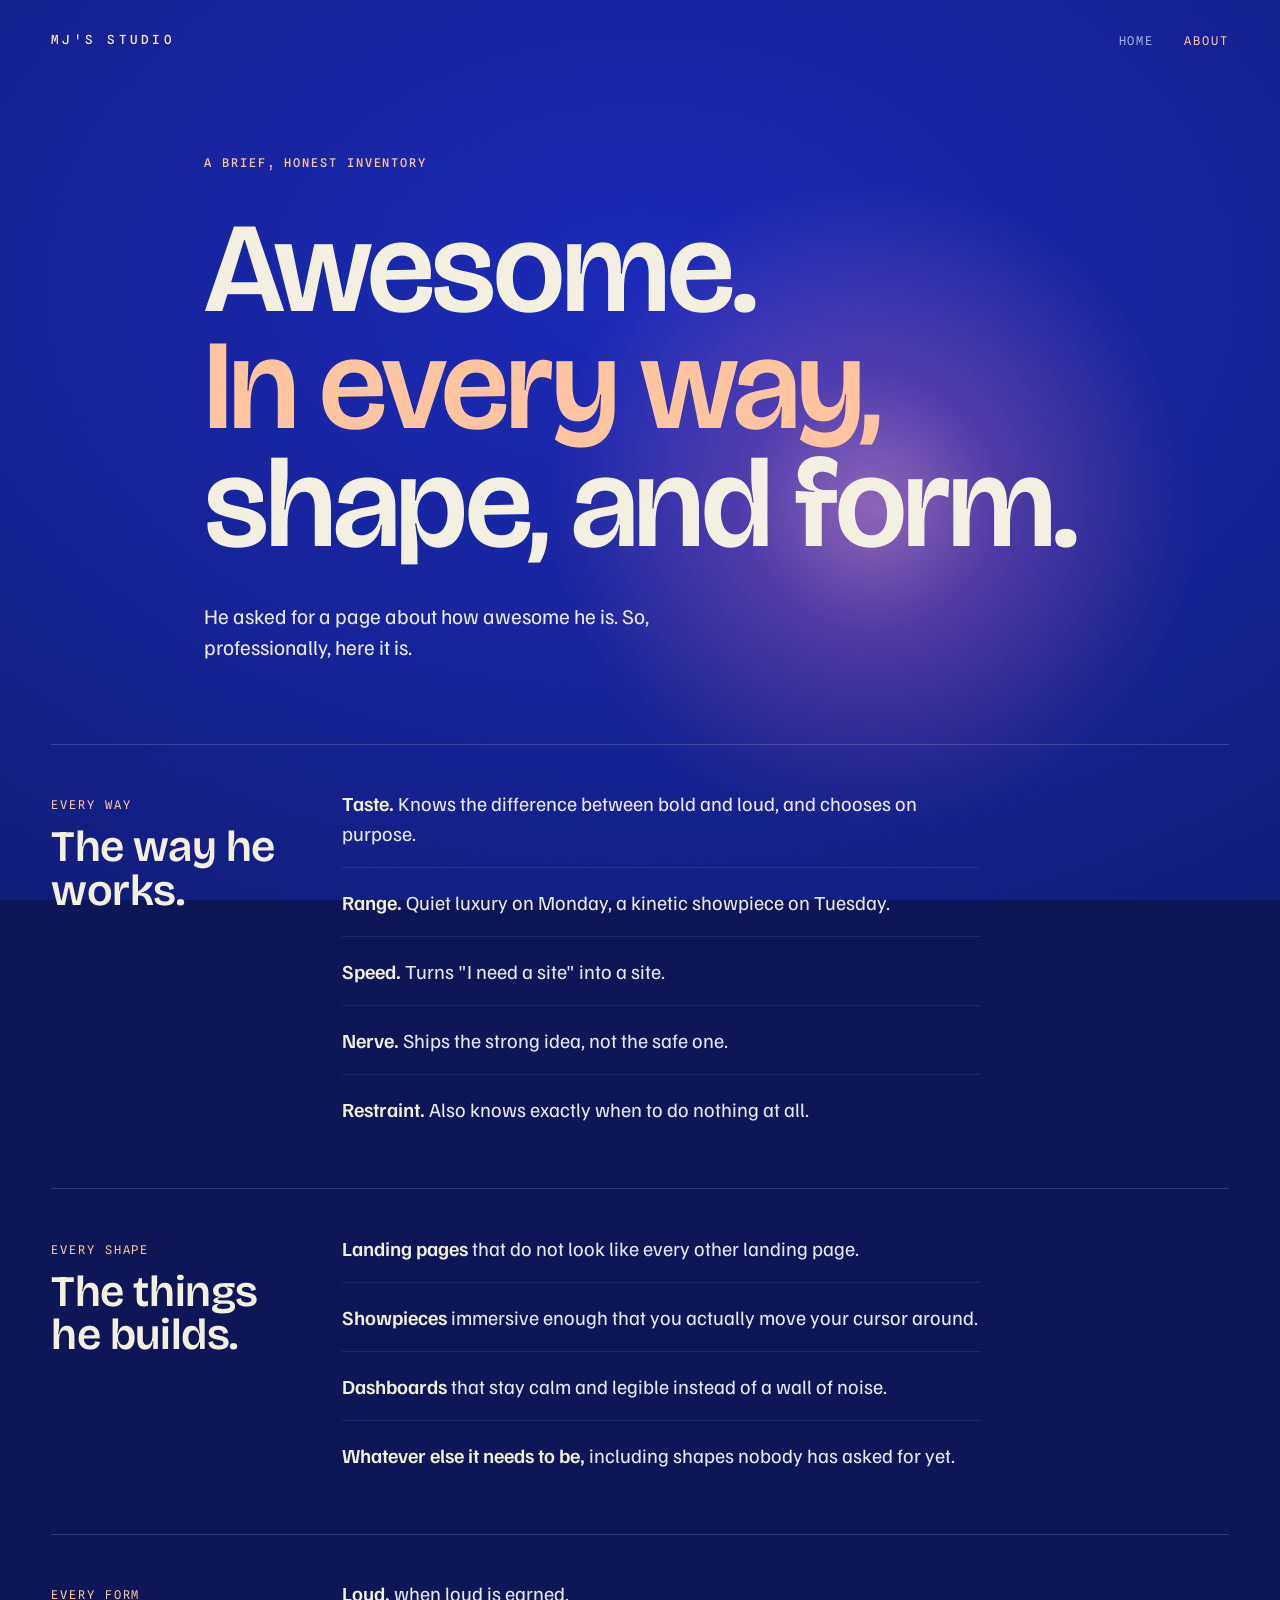
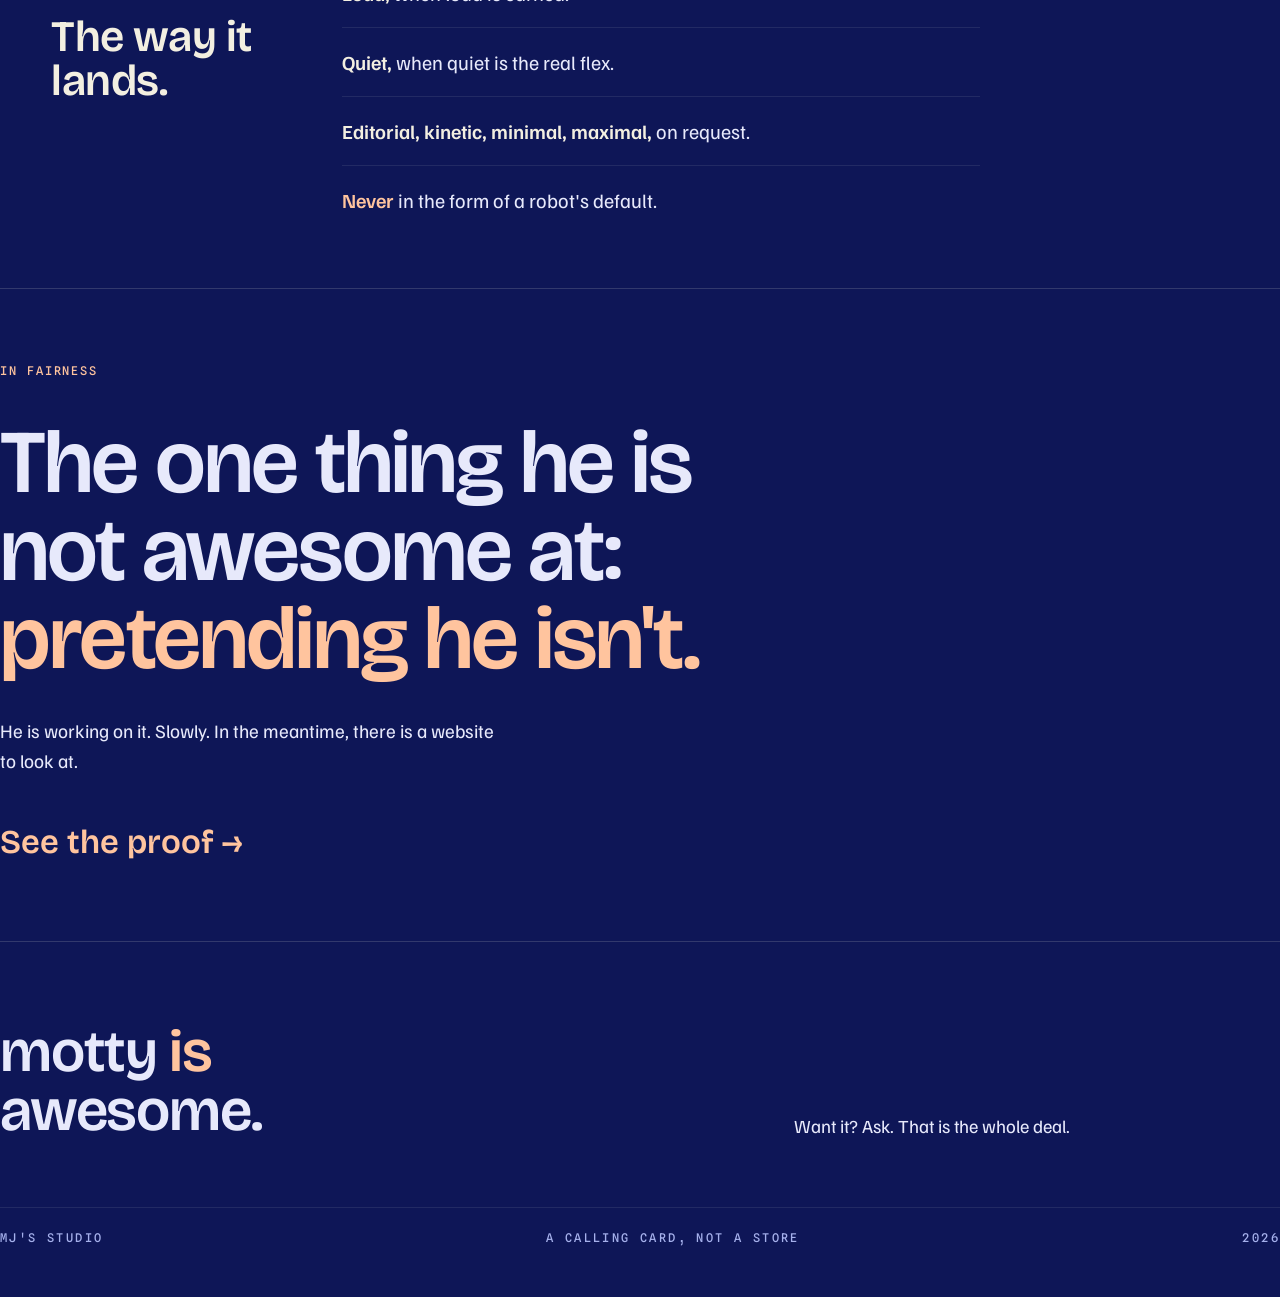
==== about.html @ 5b85c366 "Densify home page, add hero info strip and how-it-works, add About page - Home: tighter vertical rhy" ====
<!doctype html>
<html lang="en">
<head>
<meta charset="utf-8">
<meta name="viewport" content="width=device-width, initial-scale=1">
<title>About &#183; motty is awesome</title>
<meta name="description" content="A brief, honest inventory of the ways Motty is awesome. In every way, shape, and form.">
<meta property="og:title" content="About &#183; motty is awesome">
<meta property="og:description" content="A brief, honest inventory of the ways Motty is awesome. In every way, shape, and form.">
<meta property="og:type" content="website">
<link rel="icon" href="img/favicon.svg?v=1" type="image/svg+xml">
<link rel="preconnect" href="https://fonts.googleapis.com">
<link rel="preconnect" href="https://fonts.gstatic.com" crossorigin>
<link href="https://fonts.googleapis.com/css2?family=Bricolage+Grotesque:opsz,wght@12..96,200..800&family=Familjen+Grotesk:wght@400..700&family=Spline+Sans+Mono:wght@400..600&display=swap" rel="stylesheet">
<link rel="stylesheet" href="css/site.css?v=3">
<script>document.documentElement.className="js"</script>
</head>
<body>
<div class="grain" aria-hidden="true"></div>
<div id="spot" aria-hidden="true"></div>

<header class="top">
  <a class="mark" href="/">MJ&#39;s Studio</a>
  <nav class="nav" aria-label="Primary">
    <a href="/">Home</a>
    <a href="/about" class="here" aria-current="page">About</a>
  </nav>
</header>

<main>
  <section class="hero about-hero" aria-label="About Motty">
    <div class="wrap">
      <div class="stage-l">
        <p class="kick" data-r>A brief, honest inventory</p>
        <h1 class="about-title" data-r>Awesome.<br><span class="tint">In every way,</span><br>shape, and form.</h1>
        <p class="sub" data-r>He asked for a page about how awesome he is. So, professionally, here it is.</p>
      </div>
    </div>
  </section>

  <div class="wrap">
    <div class="dossier">
      <div class="grp" data-r>
        <div class="grp-head">
          <span class="grp-k">Every way</span>
          <h2 class="grp-t">The way he works.</h2>
        </div>
        <ul class="grp-list">
          <li><b>Taste.</b> Knows the difference between bold and loud, and chooses on purpose.</li>
          <li><b>Range.</b> Quiet luxury on Monday, a kinetic showpiece on Tuesday.</li>
          <li><b>Speed.</b> Turns "I need a site" into a site.</li>
          <li><b>Nerve.</b> Ships the strong idea, not the safe one.</li>
          <li><b>Restraint.</b> Also knows exactly when to do nothing at all.</li>
        </ul>
      </div>

      <div class="grp" data-r>
        <div class="grp-head">
          <span class="grp-k">Every shape</span>
          <h2 class="grp-t">The things he builds.</h2>
        </div>
        <ul class="grp-list">
          <li><b>Landing pages</b> that do not look like every other landing page.</li>
          <li><b>Showpieces</b> immersive enough that you actually move your cursor around.</li>
          <li><b>Dashboards</b> that stay calm and legible instead of a wall of noise.</li>
          <li><b>Whatever else it needs to be,</b> including shapes nobody has asked for yet.</li>
        </ul>
      </div>

      <div class="grp" data-r>
        <div class="grp-head">
          <span class="grp-k">Every form</span>
          <h2 class="grp-t">The way it lands.</h2>
        </div>
        <ul class="grp-list">
          <li><b>Loud,</b> when loud is earned.</li>
          <li><b>Quiet,</b> when quiet is the real flex.</li>
          <li><b>Editorial, kinetic, minimal, maximal,</b> on request.</li>
          <li><b class="hot">Never</b> in the form of a robot's default.</li>
        </ul>
      </div>
    </div>
  </div>

  <section class="about-close wrap" aria-labelledby="fair">
    <p class="kick" data-r>In fairness</p>
    <h2 class="big" id="fair" data-r>The one thing he is not awesome at: <span class="hot">pretending he isn&#39;t.</span></h2>
    <p class="note" data-r>He is working on it. Slowly. In the meantime, there is a website to look at.</p>
    <p class="back" data-r><a href="/">See the proof &#8594;</a></p>
  </section>

  <footer class="colophon wrap">
    <div class="grid">
      <p class="sign" data-r>motty <span class="hot">is</span> awesome.</p>
      <p class="ask" data-r>Want it? Ask. That is the whole deal.</p>
    </div>
    <div class="meta">
      <span class="tag">MJ&#39;s Studio</span>
      <span class="tag">A calling card, not a store</span>
      <span class="tag">2026</span>
    </div>
  </footer>
</main>

<script src="js/site.js?v=3"></script>
</body>
</html>
---- css/site.css ----
/* motty is awesome: a spotlight stage. Drenched cobalt, one warm light. */

:root{
  --field:#1B2AB8;      /* vivid cobalt world */
  --field-deep:#0E1657; /* vignette / depth */
  --ink:#F3EFE1;        /* warm ivory: lit type */
  --body:#E7E9FB;       /* body text on cobalt */
  --dim:#AEB8F0;        /* unlit hero letters (still legible ~5.6:1) */
  --muted:#A6B1EC;      /* mono labels ~4.9:1 */
  --spot:#FF6A45;       /* warm stage light + key moments */
  --spot-hi:#FFC49E;
  --on-spot:#141F5A;    /* text on coral flood */
  --line:rgba(243,239,225,.16);
  --line-2:rgba(243,239,225,.09);
  --edge:clamp(18px,4vw,60px);

  --display:"Bricolage Grotesque","Arial Black",system-ui,sans-serif;
  --bodyf:"Familjen Grotesk",system-ui,sans-serif;
  --mono:"Spline Sans Mono",ui-monospace,monospace;
}

*{box-sizing:border-box}
html,body{overflow-x:clip}
html{-webkit-text-size-adjust:100%;background:var(--field-deep)}
body{
  margin:0;color:var(--body);font-family:var(--bodyf);font-size:17.5px;line-height:1.6;
  -webkit-font-smoothing:antialiased;text-rendering:optimizeLegibility;
  background:
    radial-gradient(125% 120% at 50% 32%, var(--field) 0%, #14208F 46%, var(--field-deep) 100%) fixed;
}
::selection{background:var(--spot);color:var(--on-spot)}
a{color:var(--spot-hi);text-decoration:none;border-bottom:1px solid rgba(255,196,158,.42);padding-bottom:1px}
a:hover{color:#fff;border-color:#fff}
:focus-visible{outline:2.5px solid var(--spot-hi);outline-offset:3px;border-radius:2px}
h1,h2,p{margin:0}

.grain{position:fixed;inset:0;z-index:60;pointer-events:none;opacity:.055;mix-blend-mode:overlay;
  background-image:url("data:image/svg+xml,%3Csvg xmlns='http://www.w3.org/2000/svg' width='150' height='150'%3E%3Cfilter id='n'%3E%3CfeTurbulence type='fractalNoise' baseFrequency='0.8' numOctaves='2' stitchTiles='stitch'/%3E%3C/filter%3E%3Crect width='150' height='150' filter='url(%23n)'/%3E%3C/svg%3E")}

.wrap{max-width:1280px;margin:0 auto;padding:0 var(--edge)}
.tag{font-family:var(--mono);font-size:12px;font-weight:500;letter-spacing:.2em;text-transform:uppercase;color:var(--muted)}
.tag b{color:var(--spot-hi);font-weight:500}

/* ---- the stage light ---- */
#spot{position:fixed;left:0;top:0;width:60vmax;height:60vmax;z-index:1;pointer-events:none;
  transform:translate3d(calc(var(--mx,50vw) - 30vmax), calc(var(--my,42vh) - 30vmax), 0);
  background:radial-gradient(circle at center, rgba(255,150,110,.5) 0%, rgba(255,106,69,.24) 24%, rgba(255,106,69,0) 60%);
  mix-blend-mode:screen;will-change:transform}

/* ---- top bar ---- */
.top{position:absolute;top:0;left:0;right:0;z-index:20;display:flex;justify-content:space-between;
  align-items:center;padding:clamp(18px,3vw,30px) var(--edge)}
.top .mark{font-family:var(--mono);font-size:12.5px;font-weight:500;letter-spacing:.26em;text-transform:uppercase;color:var(--ink)}

/* ---- hero stage ---- */
.hero{position:relative;z-index:2;min-height:92svh;display:flex;flex-direction:column;
  padding:clamp(74px,10vh,112px) var(--edge) clamp(22px,4vh,38px)}
.hero .stage{flex:1 1 auto;display:flex;flex-direction:column;justify-content:center;
  align-items:center;text-align:center}
.title{font-family:var(--display);font-weight:600;line-height:.86;letter-spacing:-.03em;
  font-size:clamp(58px,13.5vw,230px);max-width:12ch;margin:0;text-transform:uppercase;color:var(--ink)}
.title .word{display:inline-block;white-space:nowrap}
.title .ltr{display:inline-block;color:var(--dim);
  color:color-mix(in oklab, var(--ink) calc(var(--i,0) * 100%), var(--dim));
  font-variation-settings:"wght" calc(340 + var(--i,0) * 460), "opsz" 40;
  text-shadow:0 0 calc(var(--i,0) * 26px) rgba(255,120,80, calc(var(--i,0) * .6))}
.js .title .ltr{opacity:0;transform:translateY(30px);animation:letterIn .8s cubic-bezier(.2,.72,.2,1) both}
@keyframes letterIn{to{opacity:1;transform:none}}
.hero .sub{position:relative;z-index:2;margin-top:clamp(26px,4vw,46px);max-width:40ch;
  font-size:clamp(16px,1.9vw,21px);line-height:1.5;color:var(--body)}
.hero .cue{margin-top:clamp(22px,3.4vw,34px);display:inline-flex;align-items:center;gap:12px;
  font-family:var(--mono);font-size:11.5px;letter-spacing:.18em;text-transform:uppercase;color:var(--muted)}
.hero .cue .beam{width:26px;height:7px;border-radius:6px;
  background:linear-gradient(90deg,var(--spot),var(--spot-hi));box-shadow:0 0 16px 2px rgba(255,106,69,.6)}

/* ---- sections ---- */
.sect{position:relative;z-index:2;padding:clamp(58px,9vh,112px) 0;border-top:1px solid var(--line-2)}
.kick{font-family:var(--mono);font-size:12px;font-weight:500;letter-spacing:.16em;text-transform:uppercase;
  color:var(--spot-hi);margin-bottom:clamp(22px,3vw,40px)}
.big{font-family:var(--display);font-weight:600;line-height:.98;letter-spacing:-.02em;
  font-size:clamp(38px,7vw,104px);max-width:16ch;text-wrap:balance}
.big .hot{color:var(--spot-hi)}
.claim .lede{max-width:30ch}
.claim .say{margin-top:clamp(26px,4vw,44px);max-width:52ch;font-size:clamp(18px,2vw,23px);
  line-height:1.55;color:var(--body)}

/* ---- register marquee ---- */
.marquee{position:relative;z-index:2;padding:clamp(40px,7vh,86px) 0;border-top:1px solid var(--line-2);
  border-bottom:1px solid var(--line-2);overflow:hidden;mask-image:linear-gradient(90deg,transparent,#000 8%,#000 92%,transparent)}
.mq-track{display:flex;width:max-content;gap:0;animation:marq 26s linear infinite}
.mq-track .item{font-family:var(--display);font-weight:600;font-size:clamp(30px,5.6vw,78px);
  letter-spacing:-.01em;color:var(--ink);padding:0 clamp(20px,3vw,44px);white-space:nowrap}
.mq-track .item .dot{color:var(--spot);margin-left:clamp(22px,3vw,46px)}
.mq-track .item.ghost{color:transparent;-webkit-text-stroke:1px rgba(255,196,158,.5)}
@keyframes marq{to{transform:translateX(-50%)}}
.marquee:hover .mq-track{animation-play-state:paused}

/* ---- proof ---- */
.proof{text-align:center}
.proof .big{margin:0 auto;max-width:15ch}
.proof .note{margin:clamp(26px,4vw,42px) auto 0;max-width:48ch;font-size:19px;line-height:1.58;color:var(--body)}
.proof .note strong{color:var(--ink);font-weight:600}

/* ---- price curtain ---- */
.curtain{position:relative;z-index:2;padding:clamp(70px,13vh,150px) 0}
.price{position:relative;overflow:hidden;border-radius:8px;isolation:isolate;
  background:linear-gradient(165deg,#FF7A54 0%, var(--spot) 58%, #E8481F 100%);
  color:var(--on-spot);padding:clamp(34px,5.6vw,80px);box-shadow:0 40px 90px -40px rgba(255,106,69,.6)}
.price .tag{color:rgba(20,31,90,.92)}
.price .tag b{color:var(--on-spot)}
.price .stage{margin-top:clamp(14px,3vw,24px);min-height:1.05em}
.amount{font-family:var(--display);font-weight:700;letter-spacing:-.03em;line-height:.86;
  font-size:clamp(52px,15vw,240px)}
.amount .cur{font-size:.5em;vertical-align:.5em;margin-right:.04em;font-weight:600}
.reveal-copy .rc-big{font-family:var(--display);font-weight:700;line-height:.9;letter-spacing:-.02em;
  font-size:clamp(56px,12vw,168px);margin-bottom:16px}
.reveal-copy .rc-sub{font-size:clamp(18px,2.1vw,25px);line-height:1.48;max-width:32ch;font-weight:500}
.buyrow{display:flex;flex-wrap:wrap;gap:16px 24px;align-items:center;margin-top:clamp(28px,4.4vw,46px)}
.buy{font-family:var(--bodyf);font-weight:700;font-size:18px;cursor:pointer;color:var(--spot);
  background:var(--ink);border:0;border-radius:3px;padding:16px 32px;letter-spacing:.005em;
  box-shadow:0 12px 30px -10px rgba(20,20,40,.5);transition:transform .16s ease,background .16s ease}
.buy:hover{background:#fff}
.buy:active{transform:scale(.975)}
.buy:focus-visible{outline:2.5px solid var(--on-spot);outline-offset:4px}
.buyrow .fine{font-family:var(--mono);font-size:12px;letter-spacing:.1em;text-transform:uppercase;color:rgba(20,31,90,.92)}

/* ---- close / colophon ---- */
.colophon{position:relative;z-index:2;border-top:1px solid var(--line);padding:clamp(56px,9vh,110px) 0 clamp(30px,5vw,50px)}
.colophon .grid{display:grid;grid-template-columns:1.5fr 1fr;gap:clamp(26px,5vw,72px);align-items:end}
.colophon .sign{font-family:var(--display);font-weight:600;font-size:clamp(30px,4.6vw,64px);
  line-height:1.0;letter-spacing:-.02em;max-width:12ch}
.colophon .sign .hot{color:var(--spot-hi)}
.colophon .ask{color:var(--body);font-size:18.5px;max-width:28ch}
.colophon .meta{margin-top:clamp(38px,6vw,66px);padding-top:20px;border-top:1px solid var(--line-2);
  display:flex;justify-content:space-between;flex-wrap:wrap;gap:10px 24px}

/* ---- reveal ---- */
.js [data-r]{opacity:0;transform:translateY(24px)}
.js [data-r].in{opacity:1;transform:none;transition:opacity .85s cubic-bezier(.2,.7,.2,1),transform .85s cubic-bezier(.2,.7,.2,1)}
.stage .reveal-copy{display:none}
.price.flipped .amount-copy{display:none}
.price.flipped .reveal-copy{display:block}
@media (prefers-reduced-motion:no-preference){.amount-copy,.reveal-copy{animation:rise .4s ease both}}
@keyframes rise{from{opacity:0;transform:translateY(12px)}to{opacity:1;transform:none}}

/* ---- responsive ---- */
@media (max-width:820px){
  .colophon .grid{grid-template-columns:1fr;gap:28px}
  .title{font-size:clamp(52px,15vw,110px)}
}
@media (max-width:520px){
  body{font-size:16.5px}
  .price{padding:26px 22px}
  .reveal-copy .rc-big{font-size:clamp(46px,12vw,168px)}
}

@media (prefers-reduced-motion:reduce){
  .js [data-r]{opacity:1;transform:none;transition:none}
  .mq-track{animation:none;transform:translateX(-8%)}
  .title .ltr{transition:none}
  *{animation-duration:.001ms !important}
}

/* ---- nav in the top bar ---- */
.top .mark{text-decoration:none;border:0;color:var(--ink)}
.top .nav{display:flex;gap:clamp(16px,2.4vw,30px)}
.top .nav a{font-family:var(--mono);font-size:12px;letter-spacing:.16em;text-transform:uppercase;
  color:var(--muted);border:0;padding:0;transition:color .18s ease}
.top .nav a:hover{color:var(--ink)}
.top .nav a.here{color:var(--spot-hi)}

/* ---- hero foot strip ---- */
.hero-foot{display:grid;grid-template-columns:repeat(3,1fr);gap:clamp(16px,3vw,44px);
  border-top:1px solid var(--line-2);padding-top:clamp(16px,2.2vw,26px)}
.hero-foot .hf{display:flex;flex-direction:column;gap:6px}
.hero-foot .hf .k{font-family:var(--mono);font-size:11.5px;letter-spacing:.16em;
  text-transform:uppercase;color:var(--spot-hi)}
.hero-foot .hf .v{font-size:clamp(15px,1.6vw,18px);line-height:1.42;color:var(--body)}

/* ---- how it goes: steps ---- */
.steps{display:grid;grid-template-columns:repeat(3,1fr);gap:clamp(24px,4vw,56px);
  margin-top:clamp(30px,4.5vw,52px)}
.step{border-top:2px solid var(--line);padding-top:clamp(16px,2vw,22px)}
.step .n{font-family:var(--mono);font-size:12.5px;font-weight:500;letter-spacing:.1em;color:var(--spot-hi)}
.step h3{font-family:var(--display);font-weight:600;font-size:clamp(24px,3vw,40px);line-height:1.02;
  letter-spacing:-.01em;color:var(--ink);margin:clamp(10px,1.4vw,16px) 0 clamp(8px,1vw,12px)}
.step p{color:var(--body);font-size:17px;line-height:1.55;max-width:34ch}

/* ---- about page ---- */
.about-hero{min-height:auto;padding:clamp(104px,17vh,188px) 0 clamp(30px,5vh,56px)}
.about-hero .stage-l{max-width:none}
.about-title{font-family:var(--display);font-weight:600;line-height:.92;letter-spacing:-.025em;
  font-size:clamp(52px,10vw,148px);color:var(--ink);margin:clamp(16px,2vw,24px) 0 0}
.about-title .tint{color:var(--spot-hi)}
.about-hero .sub{margin-top:clamp(22px,3vw,36px);max-width:46ch;text-align:left}
.dossier{position:relative;z-index:2;padding:clamp(18px,4vh,38px) 0 clamp(38px,6vh,84px);
  display:grid;gap:clamp(34px,5vh,68px)}
.grp{display:grid;grid-template-columns:minmax(0,15rem) 1fr;gap:clamp(20px,4vw,60px);
  border-top:1px solid var(--line);padding-top:clamp(24px,3.4vw,44px)}
.grp-k{font-family:var(--mono);font-size:12px;letter-spacing:.16em;text-transform:uppercase;color:var(--spot-hi)}
.grp-t{font-family:var(--display);font-weight:600;font-size:clamp(26px,3.4vw,44px);line-height:1.0;
  letter-spacing:-.01em;color:var(--ink);margin-top:10px;max-width:12ch}
.grp-list{list-style:none;margin:0;padding:0}
.grp-list li{padding:clamp(13px,1.7vw,19px) 0;border-top:1px solid var(--line-2);
  font-size:clamp(16.5px,1.7vw,20px);line-height:1.5;color:var(--body);max-width:58ch}
.grp-list li:first-child{border-top:0;padding-top:0}
.grp-list li b{color:var(--ink);font-weight:600}
.grp-list li b.hot{color:var(--spot-hi)}
.about-close{position:relative;z-index:2;border-top:1px solid var(--line);padding:clamp(48px,8vh,100px) 0}
.about-close .note{margin-top:clamp(20px,3vw,34px);max-width:46ch;color:var(--body);font-size:19px;line-height:1.56}
.about-close .back{margin-top:clamp(26px,4vw,40px);font-family:var(--display);font-weight:600;
  font-size:clamp(22px,2.6vw,34px)}
.about-close .back a{color:var(--spot-hi);border:0}
.about-close .back a:hover{color:#fff}

@media (max-width:760px){
  .steps{grid-template-columns:1fr;gap:22px}
  .grp{grid-template-columns:1fr;gap:12px}
}
@media (max-width:640px){
  .hero-foot{grid-template-columns:1fr;gap:16px}
}
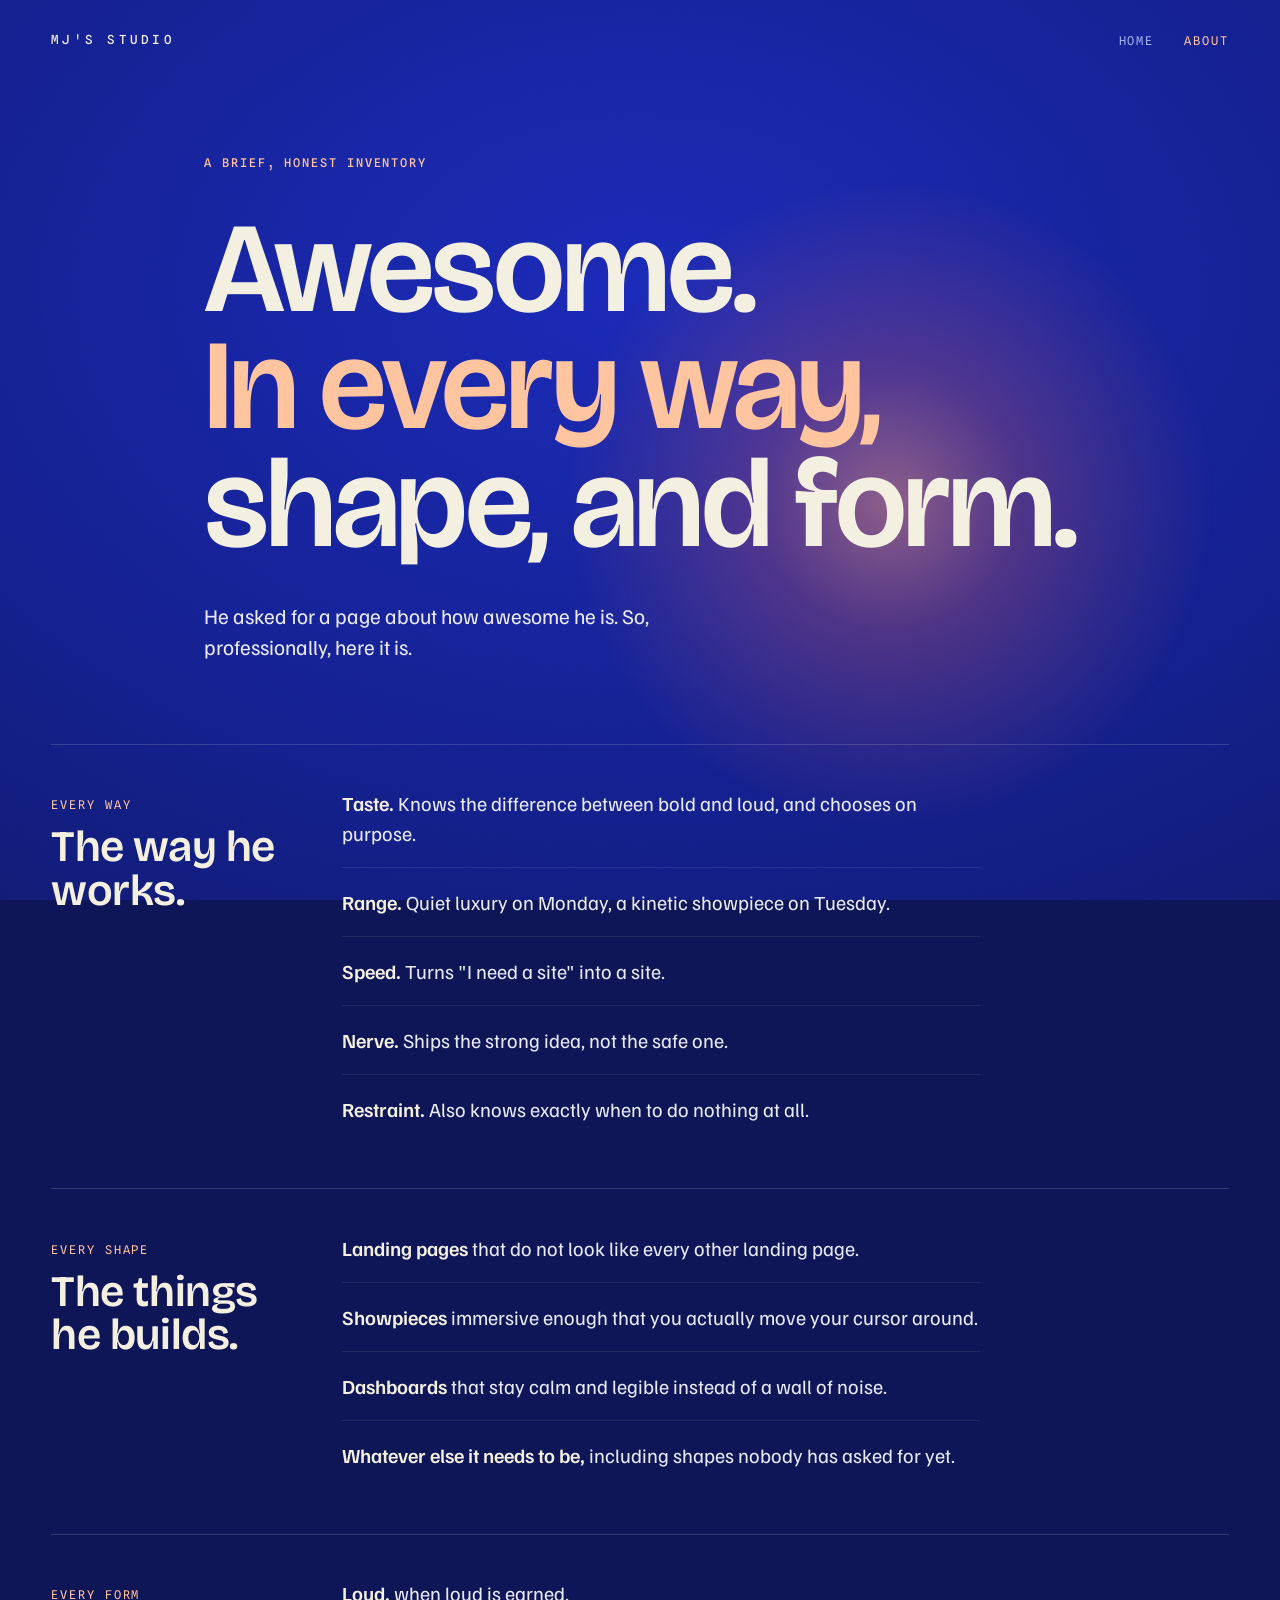
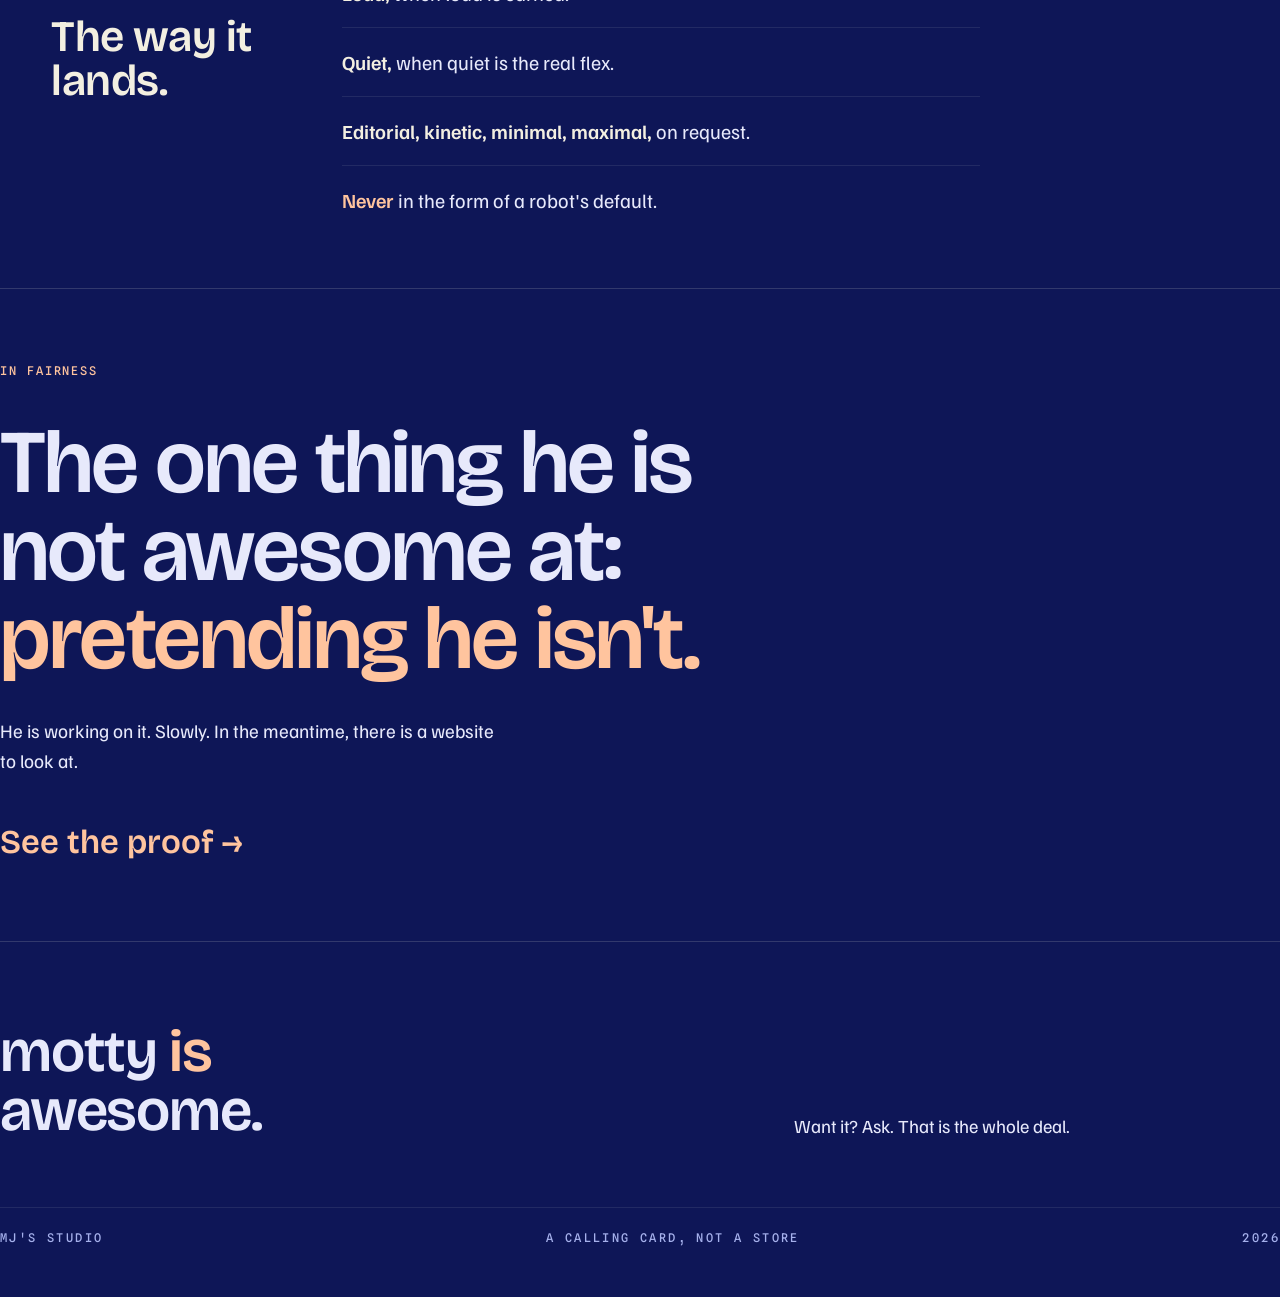
==== commit 7df5b387: "Fix mobile overflow and touch; cut AI-template tells - Mobile: wrap the spotlight in a clipping laye" ====
--- a/about.html
+++ b/about.html
@@ -12,12 +12,12 @@
 <link rel="preconnect" href="https://fonts.googleapis.com">
 <link rel="preconnect" href="https://fonts.gstatic.com" crossorigin>
 <link href="https://fonts.googleapis.com/css2?family=Bricolage+Grotesque:opsz,wght@12..96,200..800&family=Familjen+Grotesk:wght@400..700&family=Spline+Sans+Mono:wght@400..600&display=swap" rel="stylesheet">
-<link rel="stylesheet" href="css/site.css?v=3">
+<link rel="stylesheet" href="css/site.css?v=4">
 <script>document.documentElement.className="js"</script>
 </head>
 <body>
 <div class="grain" aria-hidden="true"></div>
-<div id="spot" aria-hidden="true"></div>
+<div class="fx" aria-hidden="true"><div id="spot"></div></div>
 
 <header class="top">
   <a class="mark" href="/">MJ&#39;s Studio</a>
@@ -102,6 +102,6 @@
   </footer>
 </main>
 
-<script src="js/site.js?v=3"></script>
+<script src="js/site.js?v=4"></script>
 </body>
 </html>
--- a/css/site.css
+++ b/css/site.css
@@ -41,8 +41,9 @@
 .tag{font-family:var(--mono);font-size:12px;font-weight:500;letter-spacing:.2em;text-transform:uppercase;color:var(--muted)}
 .tag b{color:var(--spot-hi);font-weight:500}
 
-/* ---- the stage light ---- */
-#spot{position:fixed;left:0;top:0;width:60vmax;height:60vmax;z-index:1;pointer-events:none;
+/* ---- the stage light (inside a clipping layer so it can never cause overflow on mobile) ---- */
+.fx{position:fixed;inset:0;overflow:hidden;z-index:1;pointer-events:none}
+#spot{position:absolute;left:0;top:0;width:60vmax;height:60vmax;pointer-events:none;
   transform:translate3d(calc(var(--mx,50vw) - 30vmax), calc(var(--my,42vh) - 30vmax), 0);
   background:radial-gradient(circle at center, rgba(255,150,110,.5) 0%, rgba(255,106,69,.24) 24%, rgba(255,106,69,0) 60%);
   mix-blend-mode:screen;will-change:transform}
@@ -70,6 +71,8 @@
   font-size:clamp(16px,1.9vw,21px);line-height:1.5;color:var(--body)}
 .hero .cue{margin-top:clamp(22px,3.4vw,34px);display:inline-flex;align-items:center;gap:12px;
   font-family:var(--mono);font-size:11.5px;letter-spacing:.18em;text-transform:uppercase;color:var(--muted)}
+.hero .cue .c-touch{display:none}
+@media (hover:none){.hero .cue .c-desktop{display:none}.hero .cue .c-touch{display:inline}}
 .hero .cue .beam{width:26px;height:7px;border-radius:6px;
   background:linear-gradient(90deg,var(--spot),var(--spot-hi));box-shadow:0 0 16px 2px rgba(255,106,69,.6)}
 
@@ -96,9 +99,8 @@
 .marquee:hover .mq-track{animation-play-state:paused}
 
 /* ---- proof ---- */
-.proof{text-align:center}
-.proof .big{margin:0 auto;max-width:15ch}
-.proof .note{margin:clamp(26px,4vw,42px) auto 0;max-width:48ch;font-size:19px;line-height:1.58;color:var(--body)}
+.proof .big{max-width:20ch}
+.proof .note{margin-top:clamp(24px,3.6vw,40px);max-width:52ch;font-size:20px;line-height:1.56;color:var(--body)}
 .proof .note strong{color:var(--ink);font-weight:600}
 
 /* ---- price curtain ---- */
@@ -177,14 +179,15 @@
   text-transform:uppercase;color:var(--spot-hi)}
 .hero-foot .hf .v{font-size:clamp(15px,1.6vw,18px);line-height:1.42;color:var(--body)}
 
-/* ---- how it goes: steps ---- */
-.steps{display:grid;grid-template-columns:repeat(3,1fr);gap:clamp(24px,4vw,56px);
-  margin-top:clamp(30px,4.5vw,52px)}
-.step{border-top:2px solid var(--line);padding-top:clamp(16px,2vw,22px)}
-.step .n{font-family:var(--mono);font-size:12.5px;font-weight:500;letter-spacing:.1em;color:var(--spot-hi)}
-.step h3{font-family:var(--display);font-weight:600;font-size:clamp(24px,3vw,40px);line-height:1.02;
-  letter-spacing:-.01em;color:var(--ink);margin:clamp(10px,1.4vw,16px) 0 clamp(8px,1vw,12px)}
-.step p{color:var(--body);font-size:17px;line-height:1.55;max-width:34ch}
+/* ---- how it goes: an editorial numbered list, not a card row ---- */
+.steps{display:flex;flex-direction:column;margin-top:clamp(24px,3.6vw,40px)}
+.step{display:grid;grid-template-columns:auto 1fr;gap:clamp(18px,4vw,54px);align-items:baseline;
+  padding:clamp(20px,3vw,34px) 0;border-top:1px solid var(--line)}
+.step .n{font-family:var(--display);font-weight:700;font-size:clamp(30px,4.4vw,60px);line-height:1;
+  letter-spacing:-.02em;color:var(--spot-hi)}
+.step h3{font-family:var(--display);font-weight:600;font-size:clamp(23px,2.9vw,38px);line-height:1.04;
+  letter-spacing:-.01em;color:var(--ink);margin:0 0 clamp(6px,.8vw,10px)}
+.step p{color:var(--body);font-size:clamp(16px,1.6vw,18px);line-height:1.5;max-width:46ch;margin:0}
 
 /* ---- about page ---- */
 .about-hero{min-height:auto;padding:clamp(104px,17vh,188px) 0 clamp(30px,5vh,56px)}
